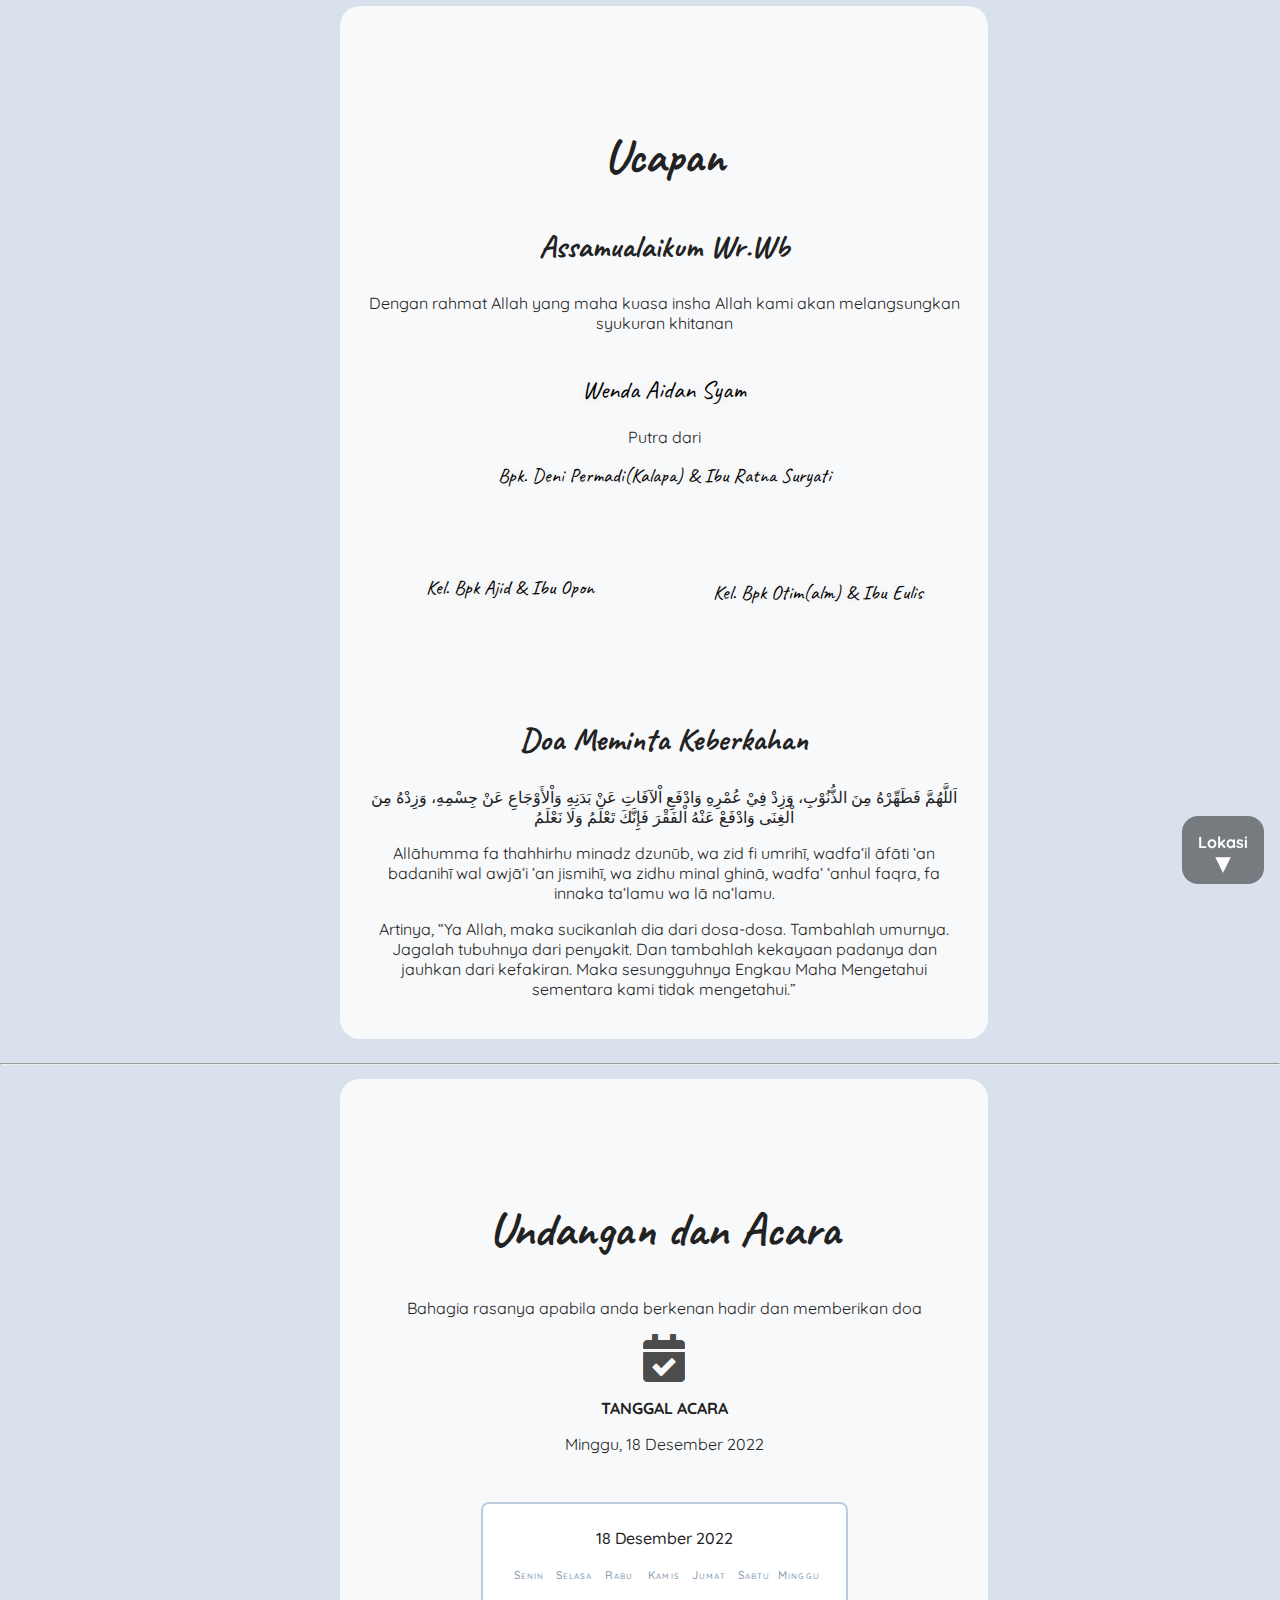
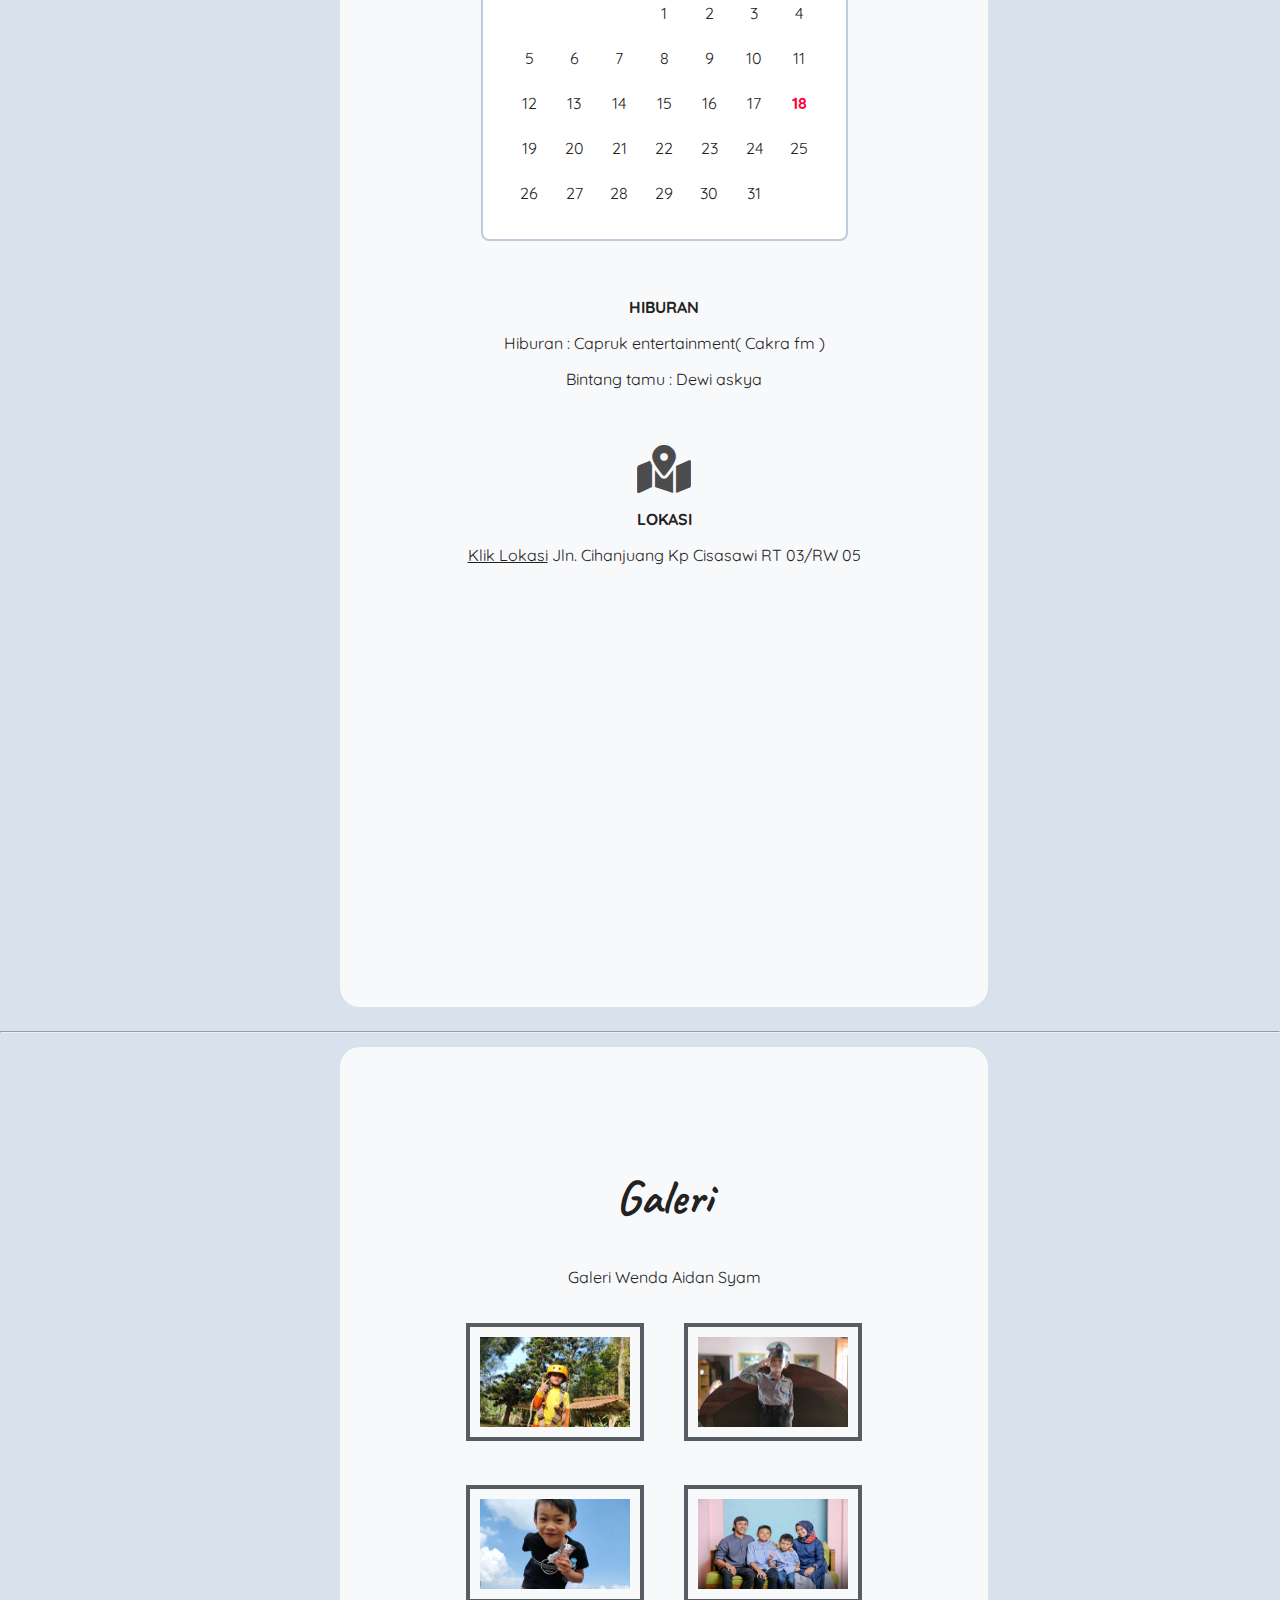
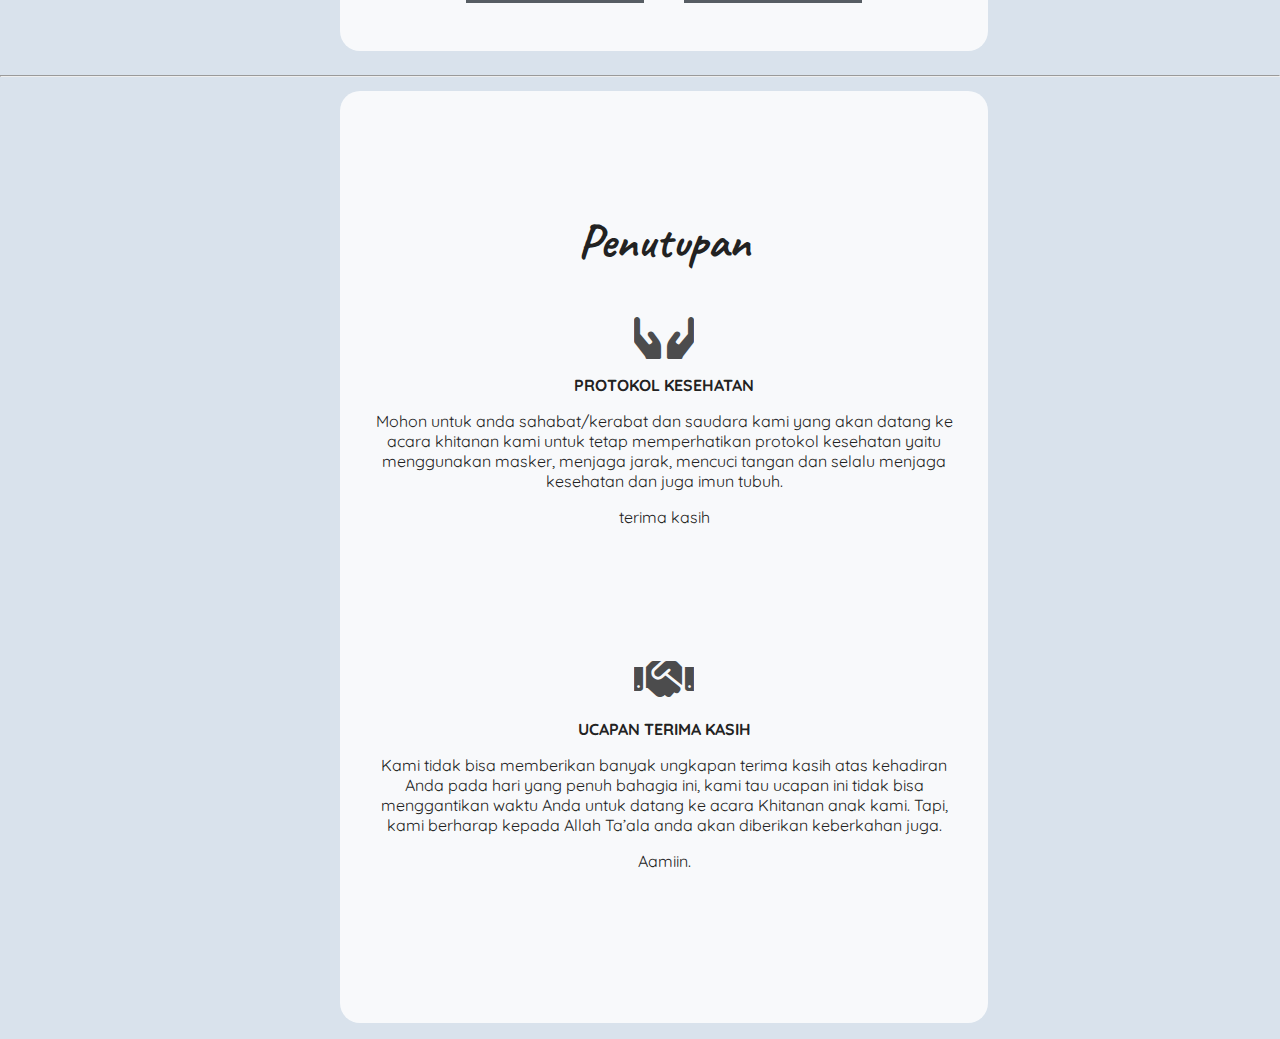
==== home.html @ 90796e2a "add undangan" ====
<!DOCTYPE html>
<html lang="en">
  <head>
    <meta charset="UTF-8">
    <title>Wenda Aidan Syam</title>
    <link rel="stylesheet" type="text/css" href="theme.css"> 
    <link rel="stylesheet" type="text/css" href="./icons/css/all.min.css"> 
    <link href="https://fonts.googleapis.com/css?family=Caveat|Quicksand&display=swap" rel="stylesheet">
    <meta name="viewport" content="width=device-width, initial-scale=1">
  </head>
  <body>

<a data-scroll class="fixed-button" href="#lokasi" id="rsvpButton">Lokasi</a> 
<section class="section">
<div class = "tm-slide-content-div">
    <h2 class="sub-heading">Ucapan</h2> </marquee>
    <h2 class= "sub-heading2">Assamualaikum Wr.Wb</h2>
    <p>Dengan rahmat Allah yang maha kuasa insha Allah kami akan melangsungkan syukuran khitanan<br></br></p>
    <h2 class = "heading-subtext3">Wenda Aidan Syam</h2>
    <p>Putra dari</p>
    <h2 class = "heading-subtext4">Bpk. Deni Permadi(Kalapa) & Ibu Ratna Suryati</h2>
    <div class = "heading-subtext5">
        <p class = "heading-subtext4"><br></br>Kel. Bpk Ajid & Ibu Opon <br></br><br></br>
        Kel. Bpk Otim(alm) & Ibu Eulis</p>
    </div> 

    
    <br></br><br></br>
    <h2 class= "sub-heading2">Doa Meminta Keberkahan</h2>
    <p>اَللَّهُمَّ فَطَهِّرْهُ مِنَ الذُّنُوْبِ، وَزِدْ فِيْ عُمْرِهِ وَادْفَعِ اْلآفَاتِ عَنْ بَدَنِهِ وَاْلأَوْجَاعِ عَنْ جِسْمِهِ، وَزِدْهُ مِنَ اْلغِنَى وَادْفَعْ عَنْهُ اْلفَقْرَ فَإِنَّكَ تَعْلَمُ وَلَا نَعْلَمُ </p> 
    <p>Allāhumma fa thahhirhu minadz dzunūb, wa zid fi umrihī, wadfa‘il āfāti ‘an badanihī wal awjā‘i ‘an jismihī, wa zidhu minal ghinā, wadfa‘ ‘anhul faqra, fa innaka ta‘lamu wa lā na‘lamu.</p>
    <p>Artinya, “Ya Allah, maka sucikanlah dia dari dosa-dosa. Tambahlah umurnya. Jagalah tubuhnya dari penyakit. Dan tambahlah kekayaan padanya dan jauhkan dari kefakiran. Maka sesungguhnya Engkau Maha Mengetahui sementara kami tidak mengetahui.” </p>
    <!-- <hr /> -->
</div>
</section>

<hr />
<section class="section">
    <div class = "tm-slide-content-div">
        <h2 class="sub-heading">Undangan dan Acara</h2>
        <p>Bahagia rasanya apabila anda berkenan hadir dan memberikan doa</p>
        <div class="details">
            <i class="fas fa-calendar-check"></i>
            <h3 class="details-heading">Tanggal Acara</h3>
            <p>Minggu, 18 Desember 2022</p>

            <!-- date -->
            <main>
                <div class="calendar">
                    <div class="month-indicator">
                        <time datetime="2022-12"> 18 Desember 2022 </time>
                    </div>
                    <div class="day-of-week">
                        <div>Senin</div>
                        <div>Selasa</div>
                        <div>Rabu</div>
                        <div>Kamis</div>
                        <div>Jumat</div>
                        <div>Sabtu</div>
                        <div>Minggu</div>
                    </div>
                
                    <div class="date-grid">
                        <button>
                            <time datetime="2022-12-01">1</time>
                        </button>
                        <button>
                            <time datetime="2022-12-02">2</time>
                        </button>
                        <button>
                            <time datetime="2022-12-03">3</time>
                        </button>
                        <button>
                            <time datetime="2022-12-04">4</time>
                        </button>
                        <button>
                            <time datetime="2022-12-05">5</time>
                        </button>
                        <button>
                            <time datetime="2022-12-06">6</time>
                        </button>
                        <button>
                            <time datetime="2022-12-07">7</time>
                        </button>
                        <button>
                            <time datetime="2022-12-08">8</time>
                        </button>
                        <button>
                            <time datetime="2022-12-09">9</time>
                        </button>
                        <button>
                            <time datetime="2022-12-10">10</time>
                        </button>
                        <button>
                            <time datetime="2022-12-11">11</time>
                        </button>
                        <button>
                            <time datetime="2022-12-12">12</time>
                        </button>
                        <button>
                            <time datetime="2022-12-13">13</time>
                        </button>
                        <button>
                            <time datetime="2022-12-14">14</time>
                        </button>
                        <button>
                            <time datetime="2022-12-15">15</time>
                        </button>
                        <button>
                            <time datetime="2022-12-16">16</time>
                        </button>
                        <button>
                            <time datetime="2022-12-17">17</time>
                        </button>
                        <button>
                            <time class = "date-grid2" style="font-weight: bold;" datetime="2022-12-18">18</time>
                        </button>
                        <button>
                            <time datetime="2022-12-19">19</time>
                        </button>
                        <button>
                            <time datetime="2022-12-20">20</time>
                        </button>
                        <button>
                            <time class = "" datetime="2022-12-21">21</time>
                        </button>
                        <button>
                            <time datetime="2022-12-22">22</time>
                        </button>
                        <button>
                            <time datetime="2022-12-23">23</time>
                        </button>
                        <button>
                            <time datetime="2022-12-24">24</time>
                        </button>
                        <button>
                            <time datetime="2022-12-25">25</time>
                        </button>
                        <button>
                            <time datetime="2022-12-26">26</time>
                        </button>
                        <button>
                            <time datetime="2022-12-27">27</time>
                        </button>
                        <button>
                            <time datetime="2022-12-28">28</time>
                        </button>
                        <button>
                            <time datetime="2022-12-29">29</time>
                        </button>
                        <button>
                            <time datetime="2022-12-30">30</time>
                        </button>
                        <button>
                        <time datetime="2022-12-31">31</time>
                        </button>
                    </div>
                </div>
            </main>
            <h3 class="details-heading"><br></br>Hiburan</h3>
            <p>Hiburan : Capruk entertainment( Cakra fm )</p>
            <p>Bintang tamu : Dewi askya </p>
            <br></br>

            <div class="details" id = "lokasi" >
                <i class="fas fa-map-marked-alt"></i>
                <h3 class="details-heading">Lokasi</h3>
                <p><a rel="noopener" href="https://goo.gl/maps/z2snFkmb3ysiLXnd9">Klik Lokasi</a> Jln. Cihanjuang Kp Cisasawi RT 03/RW 05 </p>
                <iframe src="https://www.google.com/maps/embed?pb=!1m18!1m12!1m3!1d990.3297551049537!2d107.56600668803978!3d-6.852310268163461!2m3!1f0!2f0!3f0!3m2!1i1024!2i768!4f13.1!3m3!1m2!1s0x2e68e404273e4283%3A0xbbbafc09ee3b0816!2sJl.%20Cisasawi%2060-65%2C%20Cihanjuang%2C%20Kec.%20Parongpong%2C%20Kabupaten%20Bandung%20Barat%2C%20Jawa%20Barat%2040559!5e0!3m2!1sid!2sid!4v1669256271703!5m2!1sid!2sid" width="370" height="270" style="border:0;" allowfullscreen="" loading="lazy" referrerpolicy="no-referrer-when-downgrade"></iframe>
            </div>
        </div>
    </div>
</section>

    <!-- galeri -->
<hr />
<section class="section">
    <div class = "tm-slide-content-div">
        <h2 class="sub-heading">Galeri</h2>
        <p>Galeri Wenda Aidan Syam</p>
        <img class = "img" src= "./img/1.jpg"><img class = "img" src="./img/2.jpg">
        <img class = "img" src= "./img/3.jpg"><img class = "img" src="./img/4.jpg">
    </div>
</section>

<hr />
<section class="section">
    <div class = "tm-slide-content-div">
        <div class="details">
            <h2 class="sub-heading">Penutupan</h2>
            <i class="fas fa-hands fa-shake"></i>
            <h3 class="details-heading">Protokol Kesehatan</h3>
            <p>Mohon untuk anda sahabat/kerabat dan saudara kami yang akan datang ke acara khitanan kami untuk tetap memperhatikan protokol kesehatan yaitu menggunakan masker, menjaga jarak, mencuci tangan dan selalu menjaga kesehatan dan juga imun tubuh. </p>
            <p>terima kasih</p>
        </div>
        
        <div class="details">
            <i class="fas fa-handshake"></i>
            <h3 class="details-heading">Ucapan Terima Kasih</h3>
            <p>Kami tidak bisa memberikan banyak ungkapan terima kasih atas kehadiran Anda pada hari yang penuh bahagia ini, kami tau ucapan ini tidak bisa menggantikan waktu Anda untuk datang ke acara Khitanan anak kami.
            Tapi, kami berharap kepada Allah Ta’ala anda akan diberikan keberkahan juga.</p>
            <p>Aamiin.</p>
        </div>
    </div>
</section>
    
<script src="./js/smooth-scroll.polyfills.min.js"></script>
<script defer>
  var scroll = new SmoothScroll('a[href*="#"]');
  var rsvpButton = document.getElementById('rsvpButton')
  rsvpButton.addEventListener('click',hideButton,false);

  function hideButton() {
    rsvpButton.style.display = 'none';
  }   
</script>
</body>
</html>
---- theme.css ----
*{
    font-family: 'Quicksand', sans-serif;
    font-size: 16px;
    color: #222;
}
html, body{
    margin: 0;
    height: 100vh;
    text-align: center;
    background: var(--blue-grey-100);
    background-repeat: no-repeat;
}
.header{
    background-image: url(./img/idan.jpg);
    background-repeat: no-repeat;
    background-position: 50% 50%;
    background-attachment: scroll;
    background-size: cover;
    height: 90vh;
    margin: 0;
    padding-top: 10vh;
}

.tm-slide-content-div {
	background-color: rgba(255,255,255,0.8);
	border-radius: 20px;	
	/* margin-left: 2%;
    margin-right: 2%; */
    margin-top: -10px;
    max-width: 600px;
    padding: 4%;
    width: 100%;  
}

.img {
    border: 4px solid #575D63;
    margin: 20px;
    padding: 10px;
    width: 150px;
    height: 90px;
  }

.heading {
    color: #000000;
    display: block;
    font-family: 'Caveat', cursive;
    font-size: 30px;
    font-weight: normal;
    text-shadow: 0 0 10px #000;
}
.heading-subtext{
    color: rgb(109, 100, 100);
    display: block;
    font-family: 'Caveat', cursive;
    font-size: 20px;
    font-weight: normal;
    text-shadow: 0 0 10px #000;
}

.heading-subtext2{
    color: rgb(1, 1, 1);
    display: block;
    font-family: 'Cilibri', cilibri;
    font-size: 18px;
    font-weight: normal;
    /* text-shadow: 0 0 10px #000; */
}

.heading-subtext3{
    color: rgb(0, 0, 0);
    display: block;
    font-family: 'Caveat', cursive;
    font-size: 25px;
    font-weight: normal;
    text-shadow: 0 0 10px rgb(230, 230, 230);
}

.heading-subtext4{
    color: rgb(0, 0, 0);
    display: block;
    font-family: 'Caveat', cursive;
    font-size: 20px;
    font-weight: normal;
    text-shadow: 0 0 10px rgb(230, 230, 230);
}

.heading-subtext5{
    -webkit-column-count: 2;
    -moz-column-count: 2;
    column-count: 2;
}

.button {
    background-color: #4c96af; /* Green */
    border: none;
    color: white;
    padding: 10px 28px;
    text-align: center;
    text-decoration: none;
    display: inline-block;
    margin: 4px 2px;
    cursor: pointer;
  }
  
.fixed-button{
    background: rgba(20,20,20,.5);
    border-radius: 1em;
    bottom: 1em;
    color: white;
    font-weight: bold;
    padding: 1em;
    position: fixed;
    right: 1em;
    text-decoration: none;
    z-index: 9999;
}
.fixed-button::after{
    content: "\25BE";
    display: block;
    font-size: 28px;
    line-height: 0;
    margin-bottom: 6px;
    margin-top: 10px;
    text-align: center;
}
.fixed-button:active,
.fixed-button:hover{
    background: rgba(20,20,20,.9);
}
.section{
    margin: 0 auto;
    max-width: 600px;
    padding: 1em 2.4em;
}
.sub-heading{
    font-family: 'Caveat', cursive;
    font-size: 3em;
    margin-top: 2em;
}

.sub-heading2{
    font-family: 'Caveat', cursive;
    font-size: 2em;
}

.details{
    margin: 0 auto 8em;
}
.details-heading{
    font-weight: bold;
    text-transform: uppercase;
}
.fas {
    font-size: 3em;
    opacity: .8;
}
.resort-image{
    width: 100%
}

@media only screen and (max-width: 600px) {
    .heading {
        font-size: 4em;
    }
  }


:root {
    --teal-050: #effcf6;
    --teal-100: #c6f7e2;
    --teal-200: #8eedc7;
    --teal-300: #65d6ad;
    --teal-400: #3ebd93;
    --teal-500: #27ab83;
    --teal-600: #199473;
    --teal-700: #147d64;
    --teal-800: #0c6b58;
    --teal-900: #014d40;
    --blue-grey-050: #f0f4f8;
    --blue-grey-100: #d9e2ec;
    --blue-grey-200: #bcccdc;
    --blue-grey-300: #9fb3c8;
    --blue-grey-400: #829ab1;
    --blue-grey-500: #627d98;
    --blue-grey-600: #486581;
    --blue-grey-700: #334e68;
    --blue-grey-800: #243b53;
    --blue-grey-900: #102a43;
}
    
main {
    max-width: -webkit-max-content;
    max-width: -moz-max-content;
    max-width: max-content;
    margin: 3em auto 0 auto;
    padding: 1.5em;
    background-color: #fff;
    border: 2px solid var(--blue-grey-200);
    border-radius: 8px;
}
  
.month-indicator {
    color: var(--blue-grey-700);
    text-align: center;
    font-weight: 500;
}
  
.day-of-week,
.date-grid {
    display: grid;
    grid-template-columns: repeat(7, 1fr);
}
  
.day-of-week {
    margin-top: 1.25em;
}
  
.day-of-week > * {
    font-size: 0.7em;
    color: var(--blue-grey-400);
    font-weight: 500;
    letter-spacing: 0.1em;
    font-variant: small-caps;
    text-align: center;
}
  
  /* Dates */
.date-grid {
    margin-top: 0.5em;
}

.date-grid2 {
    /* font-size: 24px; */
    color:rgb(255, 0, 64);
}
  
  /* Positioning the first day */
.date-grid button:first-child {
    grid-column: 4;
}
  
.date-grid button {
    position: relative;
    border: 0;
    width: 4.5ch;
    height: 4.5ch;
    border-radius: 50%;
    background-color: transparent;
    color: var(--blue-grey-600);
}
  
.date-grid button:hover,
.date-grid button:focus {
    outline: none;
    background-color: var(--blue-grey-050);
    color: var(--blue-grey-700);
}

.date-grid button:active,
.date-grid button.is-selected {
    background-color: var(--teal-100);
    color: var(--teal-900);
}
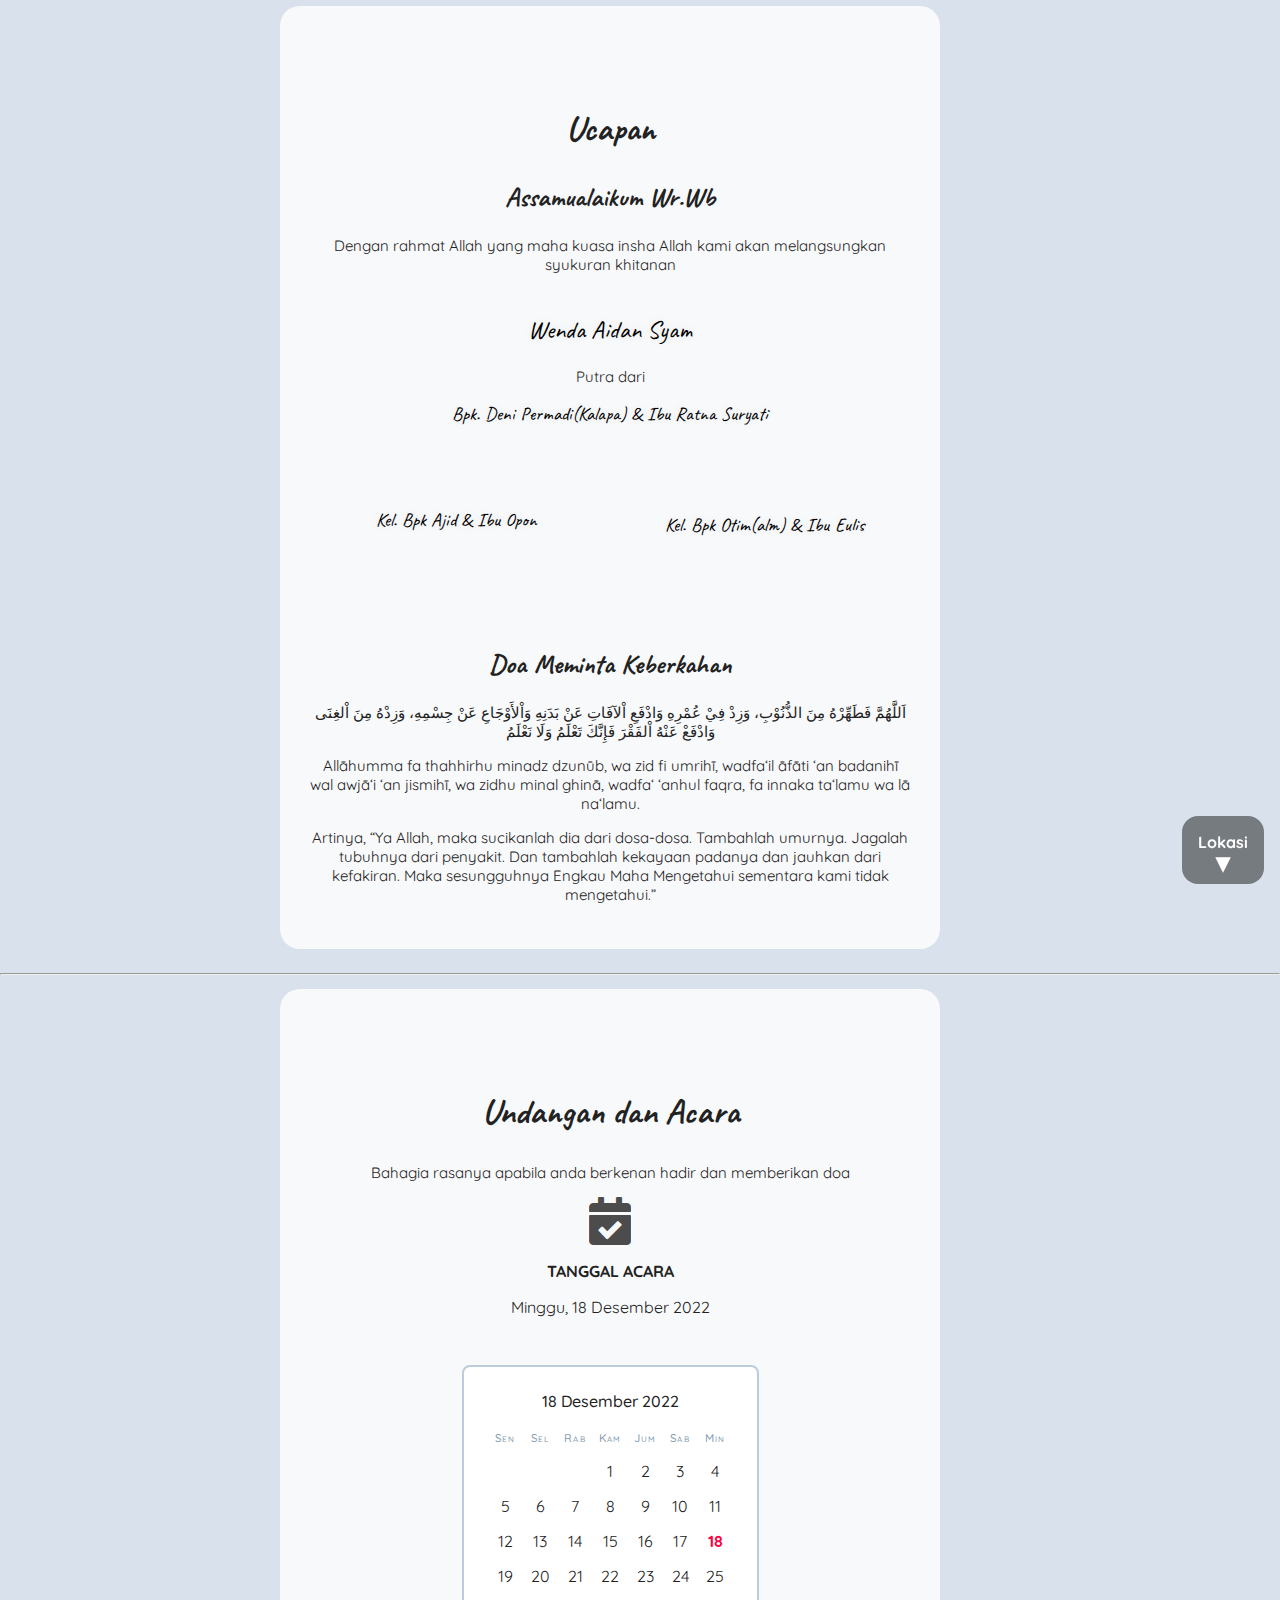
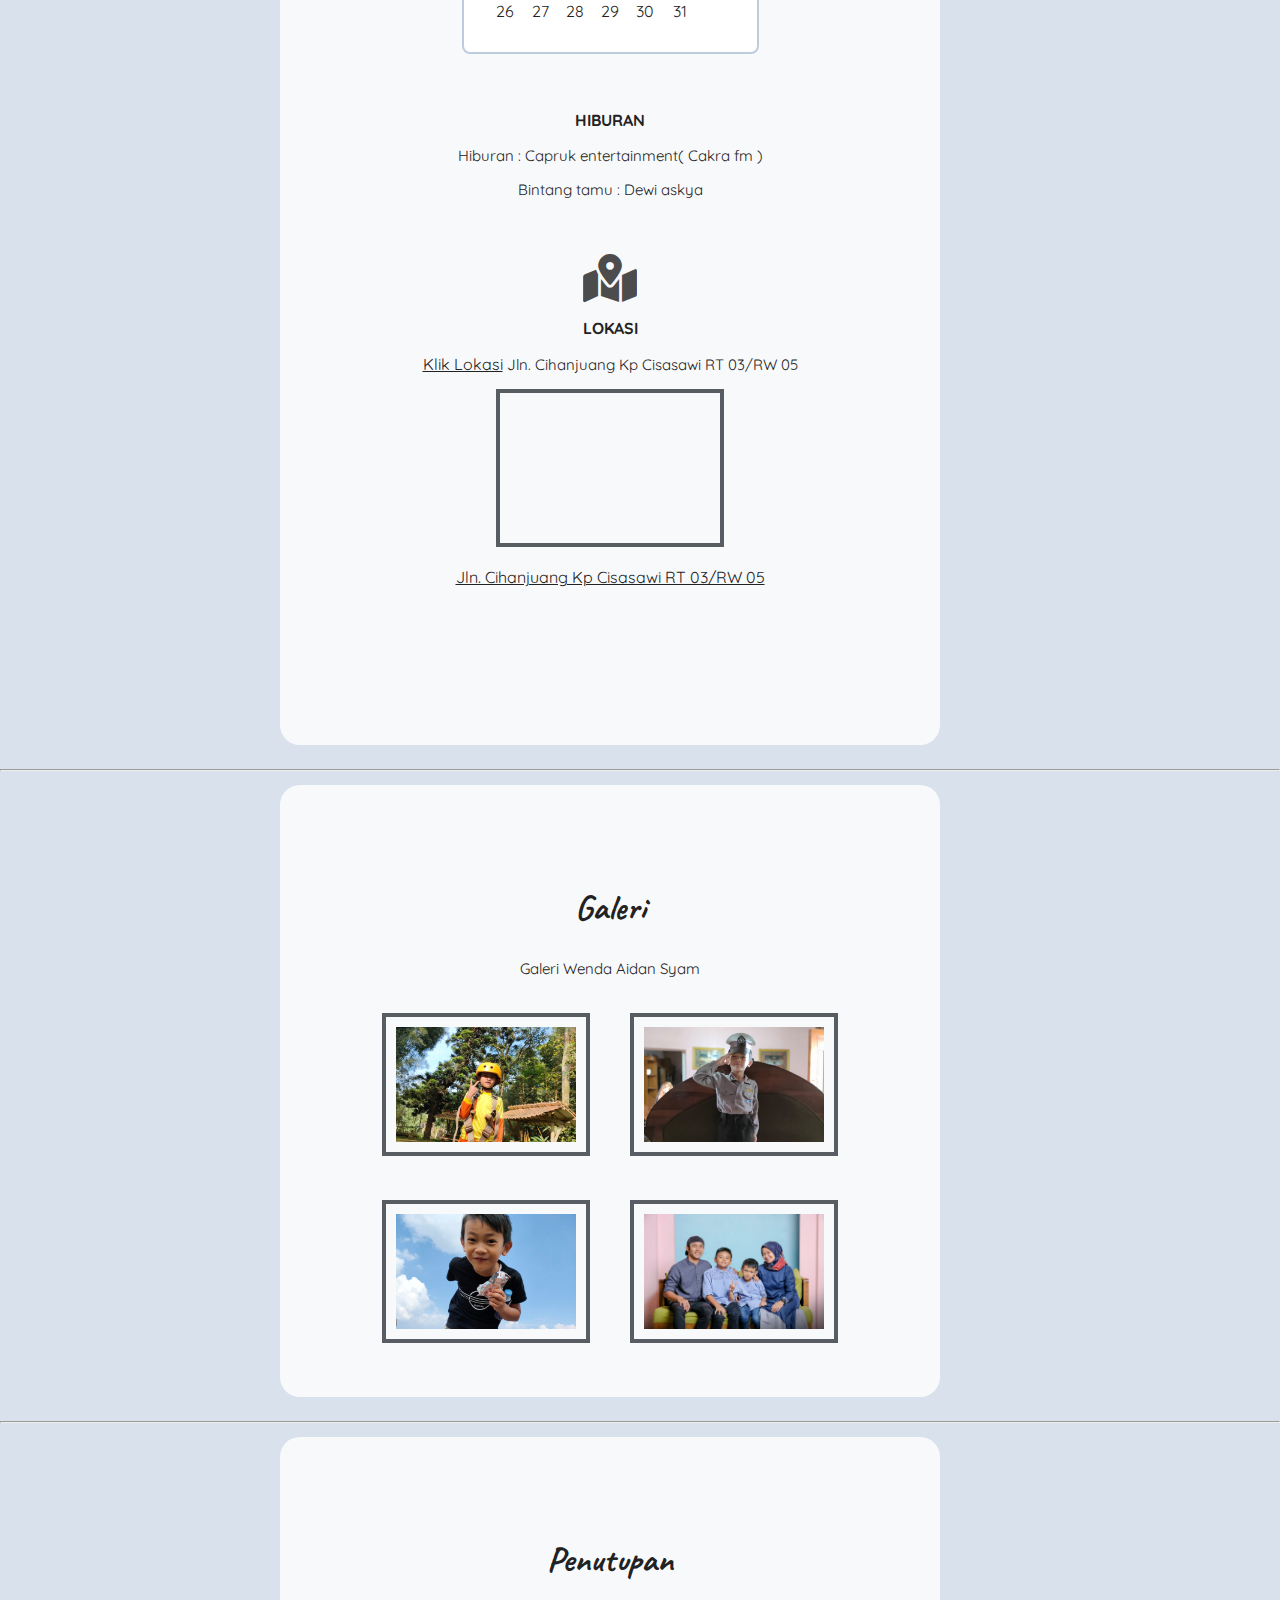
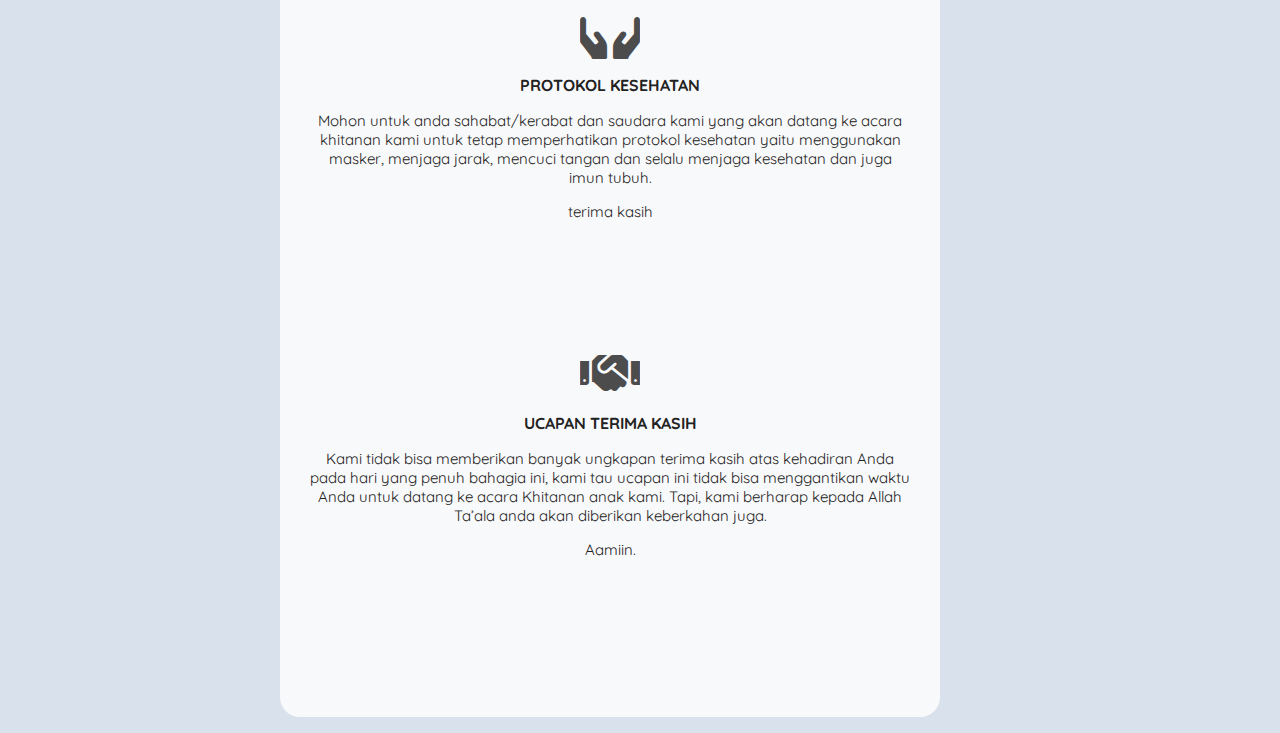
==== commit e67e31af: "Update home.html" ====
--- a/home.html
+++ b/home.html
@@ -15,9 +15,9 @@
 <div class = "tm-slide-content-div">
     <h2 class="sub-heading">Ucapan</h2> </marquee>
     <h2 class= "sub-heading2">Assamualaikum Wr.Wb</h2>
-    <p>Dengan rahmat Allah yang maha kuasa insha Allah kami akan melangsungkan syukuran khitanan<br></br></p>
+    <p class = "textIsi">Dengan rahmat Allah yang maha kuasa insha Allah kami akan melangsungkan syukuran khitanan<br></br></p>
     <h2 class = "heading-subtext3">Wenda Aidan Syam</h2>
-    <p>Putra dari</p>
+    <p class = "textIsi">Putra dari</p>
     <h2 class = "heading-subtext4">Bpk. Deni Permadi(Kalapa) & Ibu Ratna Suryati</h2>
     <div class = "heading-subtext5">
         <p class = "heading-subtext4"><br></br>Kel. Bpk Ajid & Ibu Opon <br></br><br></br>
@@ -27,9 +27,9 @@
     
     <br></br><br></br>
     <h2 class= "sub-heading2">Doa Meminta Keberkahan</h2>
-    <p>اَللَّهُمَّ فَطَهِّرْهُ مِنَ الذُّنُوْبِ، وَزِدْ فِيْ عُمْرِهِ وَادْفَعِ اْلآفَاتِ عَنْ بَدَنِهِ وَاْلأَوْجَاعِ عَنْ جِسْمِهِ، وَزِدْهُ مِنَ اْلغِنَى وَادْفَعْ عَنْهُ اْلفَقْرَ فَإِنَّكَ تَعْلَمُ وَلَا نَعْلَمُ </p> 
-    <p>Allāhumma fa thahhirhu minadz dzunūb, wa zid fi umrihī, wadfa‘il āfāti ‘an badanihī wal awjā‘i ‘an jismihī, wa zidhu minal ghinā, wadfa‘ ‘anhul faqra, fa innaka ta‘lamu wa lā na‘lamu.</p>
-    <p>Artinya, “Ya Allah, maka sucikanlah dia dari dosa-dosa. Tambahlah umurnya. Jagalah tubuhnya dari penyakit. Dan tambahlah kekayaan padanya dan jauhkan dari kefakiran. Maka sesungguhnya Engkau Maha Mengetahui sementara kami tidak mengetahui.” </p>
+    <p class = "textIsi">اَللَّهُمَّ فَطَهِّرْهُ مِنَ الذُّنُوْبِ، وَزِدْ فِيْ عُمْرِهِ وَادْفَعِ اْلآفَاتِ عَنْ بَدَنِهِ وَاْلأَوْجَاعِ عَنْ جِسْمِهِ، وَزِدْهُ مِنَ اْلغِنَى وَادْفَعْ عَنْهُ اْلفَقْرَ فَإِنَّكَ تَعْلَمُ وَلَا نَعْلَمُ </p> 
+    <p class = "textIsi">Allāhumma fa thahhirhu minadz dzunūb, wa zid fi umrihī, wadfa‘il āfāti ‘an badanihī wal awjā‘i ‘an jismihī, wa zidhu minal ghinā, wadfa‘ ‘anhul faqra, fa innaka ta‘lamu wa lā na‘lamu.</p>
+    <p class = "textIsi">Artinya, “Ya Allah, maka sucikanlah dia dari dosa-dosa. Tambahlah umurnya. Jagalah tubuhnya dari penyakit. Dan tambahlah kekayaan padanya dan jauhkan dari kefakiran. Maka sesungguhnya Engkau Maha Mengetahui sementara kami tidak mengetahui.” </p>
     <!-- <hr /> -->
 </div>
 </section>
@@ -38,7 +38,7 @@
 <section class="section">
     <div class = "tm-slide-content-div">
         <h2 class="sub-heading">Undangan dan Acara</h2>
-        <p>Bahagia rasanya apabila anda berkenan hadir dan memberikan doa</p>
+        <p class ="textIsi">Bahagia rasanya apabila anda berkenan hadir dan memberikan doa</p>
         <div class="details">
             <i class="fas fa-calendar-check"></i>
             <h3 class="details-heading">Tanggal Acara</h3>
@@ -51,13 +51,13 @@
                         <time datetime="2022-12"> 18 Desember 2022 </time>
                     </div>
                     <div class="day-of-week">
-                        <div>Senin</div>
-                        <div>Selasa</div>
-                        <div>Rabu</div>
-                        <div>Kamis</div>
-                        <div>Jumat</div>
-                        <div>Sabtu</div>
-                        <div>Minggu</div>
+                        <div>Sen</div>
+                        <div>Sel</div>
+                        <div>Rab</div>
+                        <div>Kam</div>
+                        <div>Jum</div>
+                        <div>Sab</div>
+                        <div>Min</div>
                     </div>
                 
                     <div class="date-grid">
@@ -158,15 +158,17 @@
                 </div>
             </main>
             <h3 class="details-heading"><br></br>Hiburan</h3>
-            <p>Hiburan : Capruk entertainment( Cakra fm )</p>
-            <p>Bintang tamu : Dewi askya </p>
+            <p class ="textIsi">Hiburan : Capruk entertainment( Cakra fm )</p>
+            <p class ="textIsi">Bintang tamu : Dewi askya </p>
             <br></br>
 
             <div class="details" id = "lokasi" >
                 <i class="fas fa-map-marked-alt"></i>
                 <h3 class="details-heading">Lokasi</h3>
-                <p><a rel="noopener" href="https://goo.gl/maps/z2snFkmb3ysiLXnd9">Klik Lokasi</a> Jln. Cihanjuang Kp Cisasawi RT 03/RW 05 </p>
-                <iframe src="https://www.google.com/maps/embed?pb=!1m18!1m12!1m3!1d990.3297551049537!2d107.56600668803978!3d-6.852310268163461!2m3!1f0!2f0!3f0!3m2!1i1024!2i768!4f13.1!3m3!1m2!1s0x2e68e404273e4283%3A0xbbbafc09ee3b0816!2sJl.%20Cisasawi%2060-65%2C%20Cihanjuang%2C%20Kec.%20Parongpong%2C%20Kabupaten%20Bandung%20Barat%2C%20Jawa%20Barat%2040559!5e0!3m2!1sid!2sid!4v1669256271703!5m2!1sid!2sid" width="370" height="270" style="border:0;" allowfullscreen="" loading="lazy" referrerpolicy="no-referrer-when-downgrade"></iframe>
+                <p class ="textIsi"><a rel="noopener" href="https://goo.gl/maps/z2snFkmb3ysiLXnd9">Klik Lokasi</a> Jln. Cihanjuang Kp Cisasawi RT 03/RW 05 </p>
+                <iframe src="https://www.google.com/maps/embed?pb=!1m18!1m12!1m3!1d990.3297551049537!2d107.56600668803978!3d-6.852310268163461!2m3!1f0!2f0!3f0!3m2!1i1024!2i768!4f13.1!3m3!1m2!1s0x2e68e404273e4283%3A0xbbbafc09ee3b0816!2sJl.%20Cisasawi%2060-65%2C%20Cihanjuang%2C%20Kec.%20Parongpong%2C%20Kabupaten%20Bandung%20Barat%2C%20Jawa%20Barat%2040559!5e0!3m2!1sid!2sid!4v1669256271703!5m2!1sid!2sid" 
+                        width="220" height="150" style="border: 4px solid #575D63;" allowfullscreen="" loading="lazy" referrerpolicy="no-referrer-when-downgrade"></iframe>
+                <p><a rel="noopener" href="https://goo.gl/maps/z2snFkmb3ysiLXnd9"> Jln. Cihanjuang Kp Cisasawi RT 03/RW 05 </a></p>
             </div>
         </div>
     </div>
@@ -177,7 +179,7 @@
 <section class="section">
     <div class = "tm-slide-content-div">
         <h2 class="sub-heading">Galeri</h2>
-        <p>Galeri Wenda Aidan Syam</p>
+        <p class ="textIsi">Galeri Wenda Aidan Syam</p>
         <img class = "img" src= "./img/1.jpg"><img class = "img" src="./img/2.jpg">
         <img class = "img" src= "./img/3.jpg"><img class = "img" src="./img/4.jpg">
     </div>
@@ -190,16 +192,16 @@
             <h2 class="sub-heading">Penutupan</h2>
             <i class="fas fa-hands fa-shake"></i>
             <h3 class="details-heading">Protokol Kesehatan</h3>
-            <p>Mohon untuk anda sahabat/kerabat dan saudara kami yang akan datang ke acara khitanan kami untuk tetap memperhatikan protokol kesehatan yaitu menggunakan masker, menjaga jarak, mencuci tangan dan selalu menjaga kesehatan dan juga imun tubuh. </p>
-            <p>terima kasih</p>
+            <p class ="textIsi">Mohon untuk anda sahabat/kerabat dan saudara kami yang akan datang ke acara khitanan kami untuk tetap memperhatikan protokol kesehatan yaitu menggunakan masker, menjaga jarak, mencuci tangan dan selalu menjaga kesehatan dan juga imun tubuh. </p>
+            <p class ="textIsi">terima kasih</p>
         </div>
         
         <div class="details">
             <i class="fas fa-handshake"></i>
             <h3 class="details-heading">Ucapan Terima Kasih</h3>
-            <p>Kami tidak bisa memberikan banyak ungkapan terima kasih atas kehadiran Anda pada hari yang penuh bahagia ini, kami tau ucapan ini tidak bisa menggantikan waktu Anda untuk datang ke acara Khitanan anak kami.
+            <p class ="textIsi">Kami tidak bisa memberikan banyak ungkapan terima kasih atas kehadiran Anda pada hari yang penuh bahagia ini, kami tau ucapan ini tidak bisa menggantikan waktu Anda untuk datang ke acara Khitanan anak kami.
             Tapi, kami berharap kepada Allah Ta’ala anda akan diberikan keberkahan juga.</p>
-            <p>Aamiin.</p>
+            <p class ="textIsi">Aamiin.</p>
         </div>
     </div>
 </section>
@@ -215,4 +217,4 @@
   }   
 </script>
 </body>
-</html>+</html>
--- a/theme.css
+++ b/theme.css
@@ -24,20 +24,20 @@
 .tm-slide-content-div {
 	background-color: rgba(255,255,255,0.8);
 	border-radius: 20px;	
-	/* margin-left: 2%;
-    margin-right: 2%; */
+	margin-left: 2%;
+    margin-right: 2%; 
     margin-top: -10px;
-    max-width: 600px;
+    max-width: 600px; 
     padding: 4%;
-    width: 100%;  
+    width: 100%;   
 }
 
 .img {
     border: 4px solid #575D63;
     margin: 20px;
     padding: 10px;
-    width: 150px;
-    height: 90px;
+    width: 180px;
+    height: 115px;
   }
 
 .heading {
@@ -79,7 +79,7 @@
     color: rgb(0, 0, 0);
     display: block;
     font-family: 'Caveat', cursive;
-    font-size: 20px;
+    font-size: 19px;
     font-weight: normal;
     text-shadow: 0 0 10px rgb(230, 230, 230);
 }
@@ -88,6 +88,10 @@
     -webkit-column-count: 2;
     -moz-column-count: 2;
     column-count: 2;
+}
+
+.textIsi{
+    font-size: 15px;
 }
 
 .button {
@@ -129,18 +133,18 @@
 }
 .section{
     margin: 0 auto;
-    max-width: 600px;
+    max-width: 750px;
     padding: 1em 2.4em;
 }
 .sub-heading{
     font-family: 'Caveat', cursive;
-    font-size: 3em;
+    font-size: 35px;
     margin-top: 2em;
 }
 
 .sub-heading2{
     font-family: 'Caveat', cursive;
-    font-size: 2em;
+    font-size: 27px;
 }
 
 .details{
@@ -242,8 +246,8 @@
 .date-grid button {
     position: relative;
     border: 0;
-    width: 4.5ch;
-    height: 4.5ch;
+    width: 3.5ch;
+    height: 3.5ch;
     border-radius: 50%;
     background-color: transparent;
     color: var(--blue-grey-600);
@@ -261,4 +265,3 @@
     background-color: var(--teal-100);
     color: var(--teal-900);
 }
-
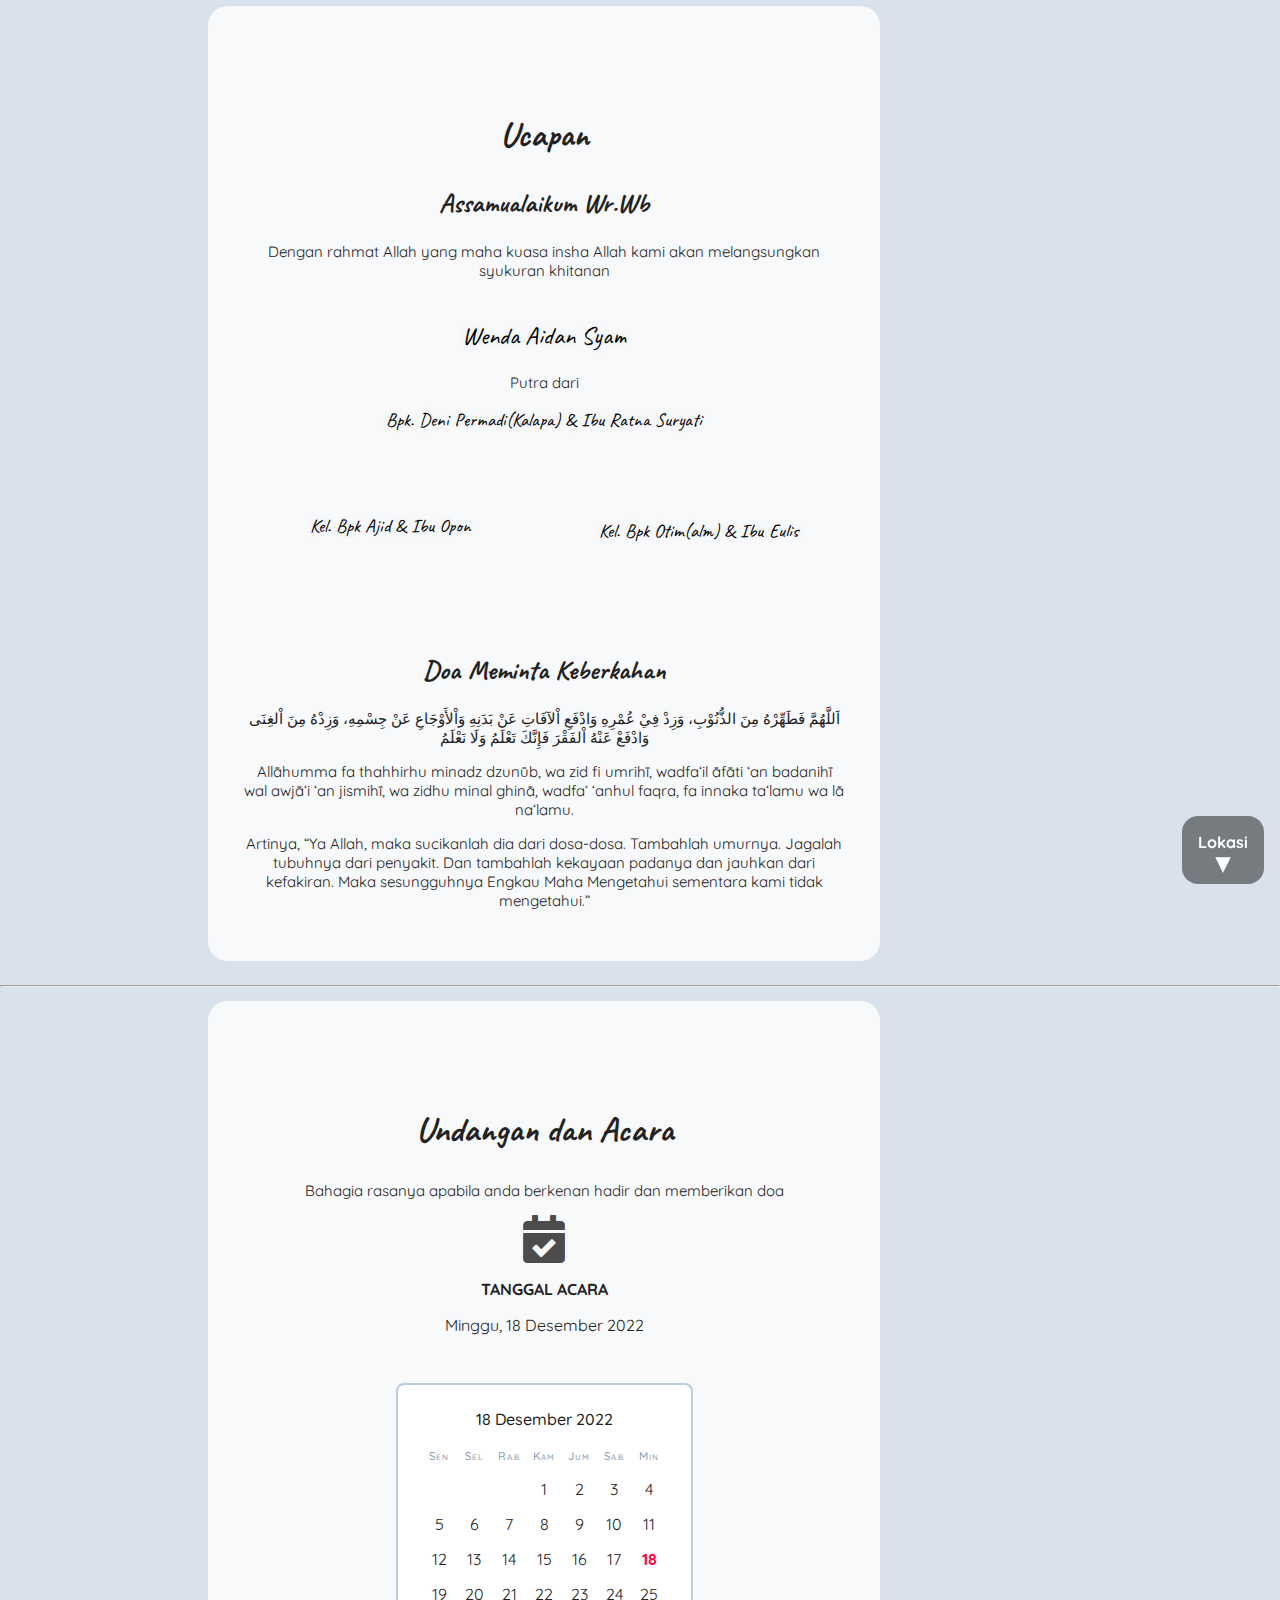
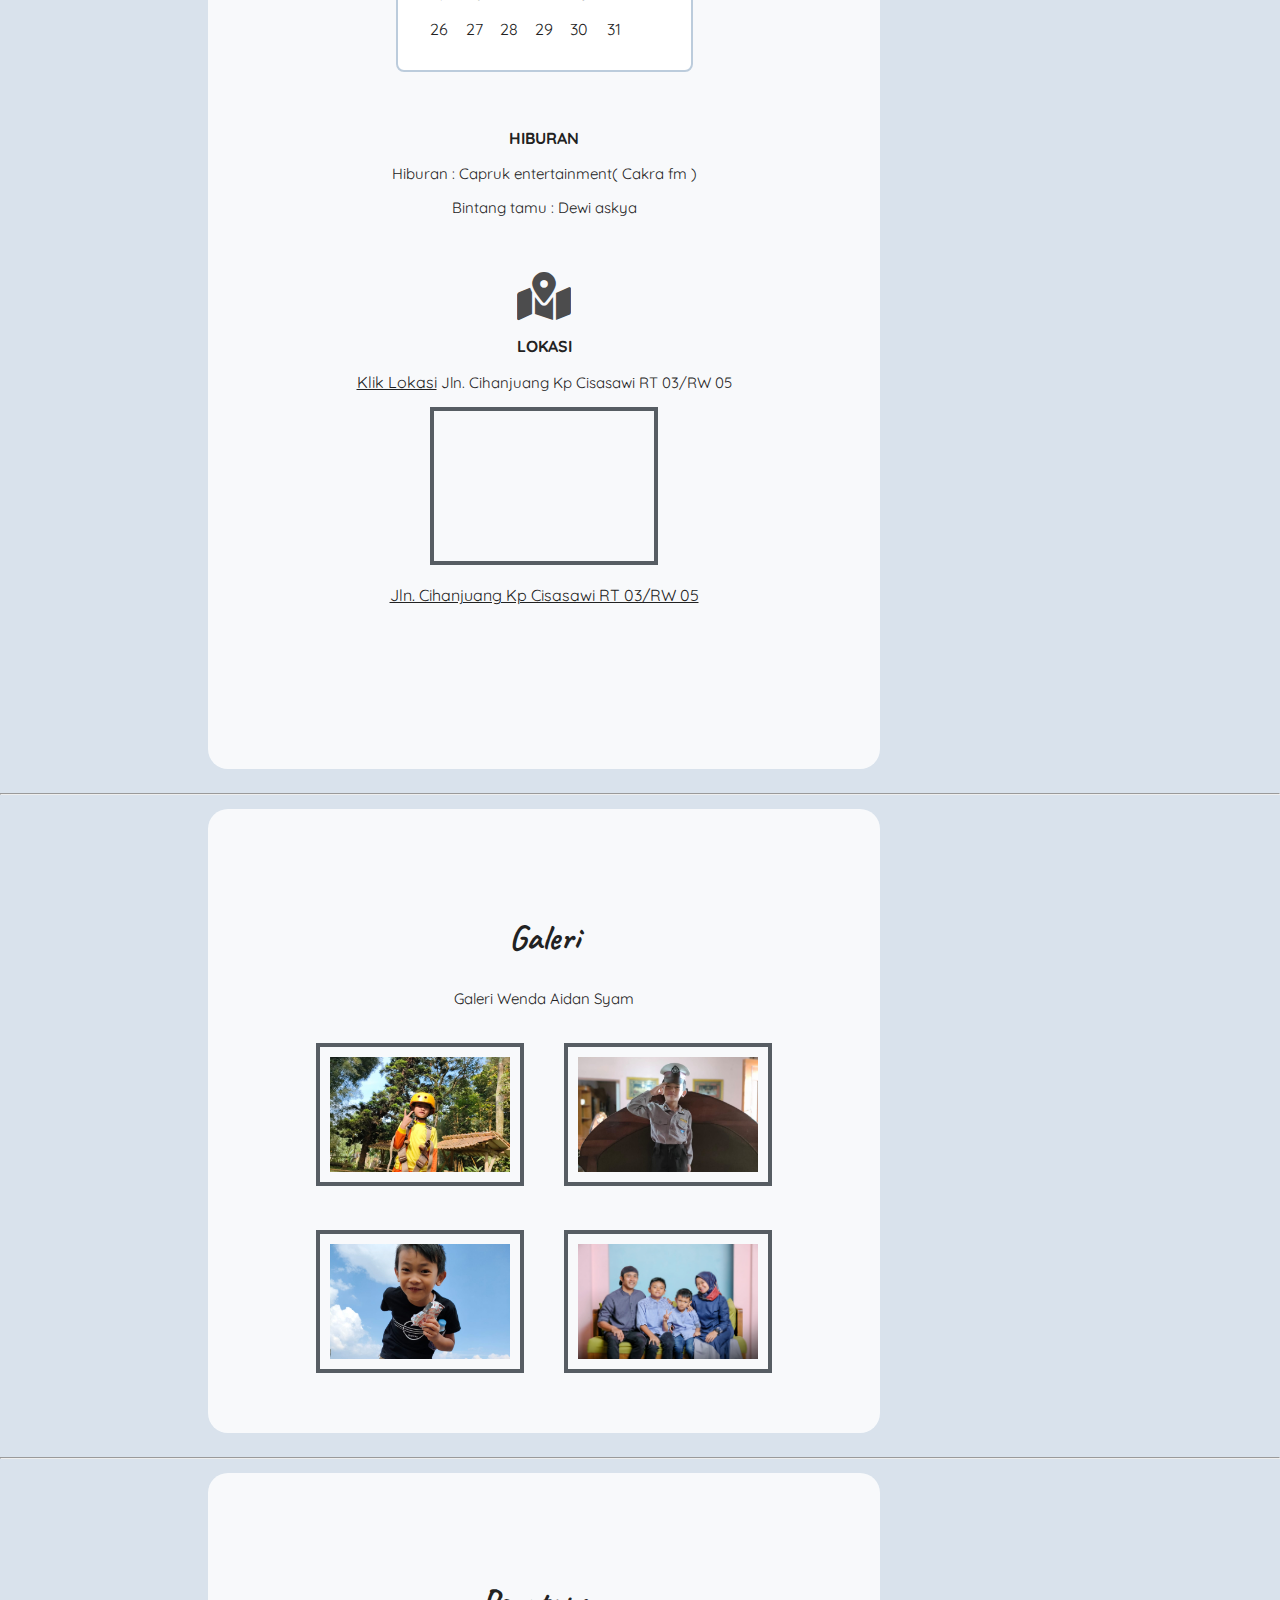
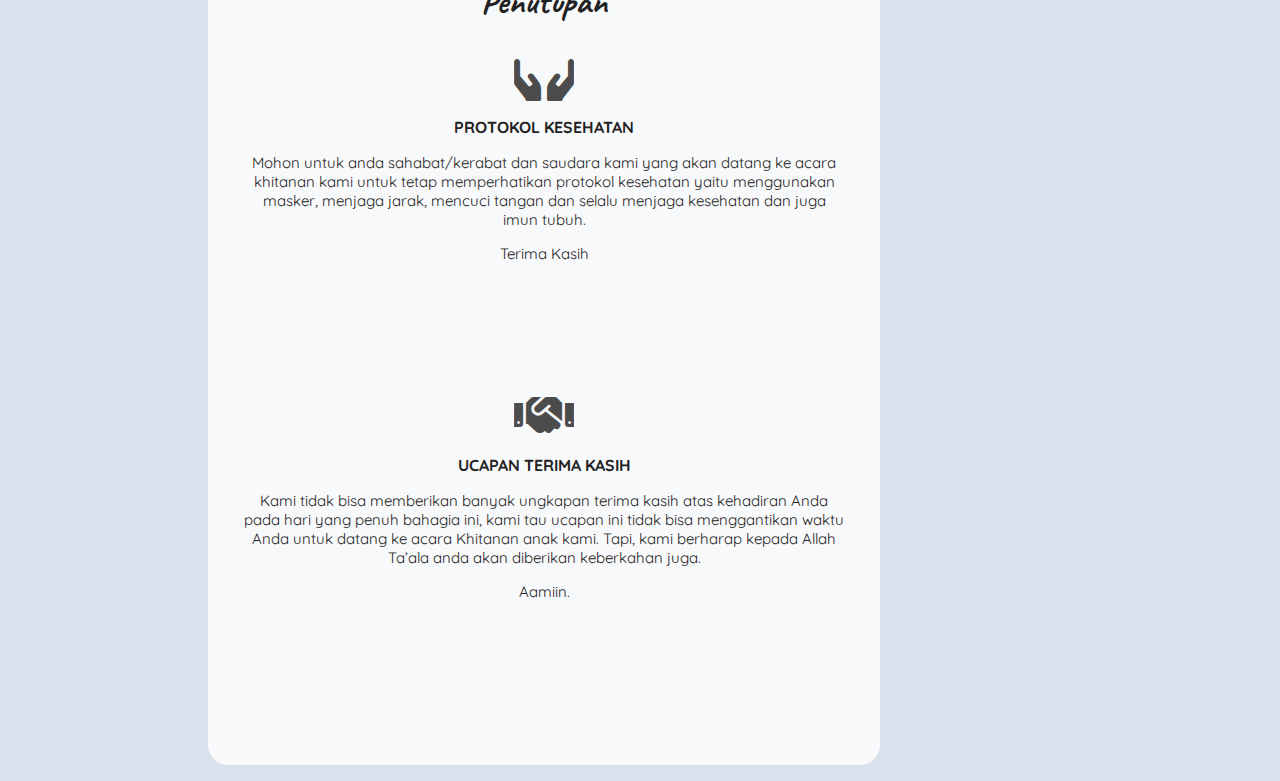
==== commit 0e19d345: "Update home.html" ====
--- a/home.html
+++ b/home.html
@@ -193,7 +193,7 @@
             <i class="fas fa-hands fa-shake"></i>
             <h3 class="details-heading">Protokol Kesehatan</h3>
             <p class ="textIsi">Mohon untuk anda sahabat/kerabat dan saudara kami yang akan datang ke acara khitanan kami untuk tetap memperhatikan protokol kesehatan yaitu menggunakan masker, menjaga jarak, mencuci tangan dan selalu menjaga kesehatan dan juga imun tubuh. </p>
-            <p class ="textIsi">terima kasih</p>
+            <p class ="textIsi">Terima Kasih</p>
         </div>
         
         <div class="details">
--- a/theme.css
+++ b/theme.css
@@ -133,7 +133,7 @@
 }
 .section{
     margin: 0 auto;
-    max-width: 750px;
+    max-width: 900px;
     padding: 1em 2.4em;
 }
 .sub-heading{
@@ -265,3 +265,4 @@
     background-color: var(--teal-100);
     color: var(--teal-900);
 }
+
